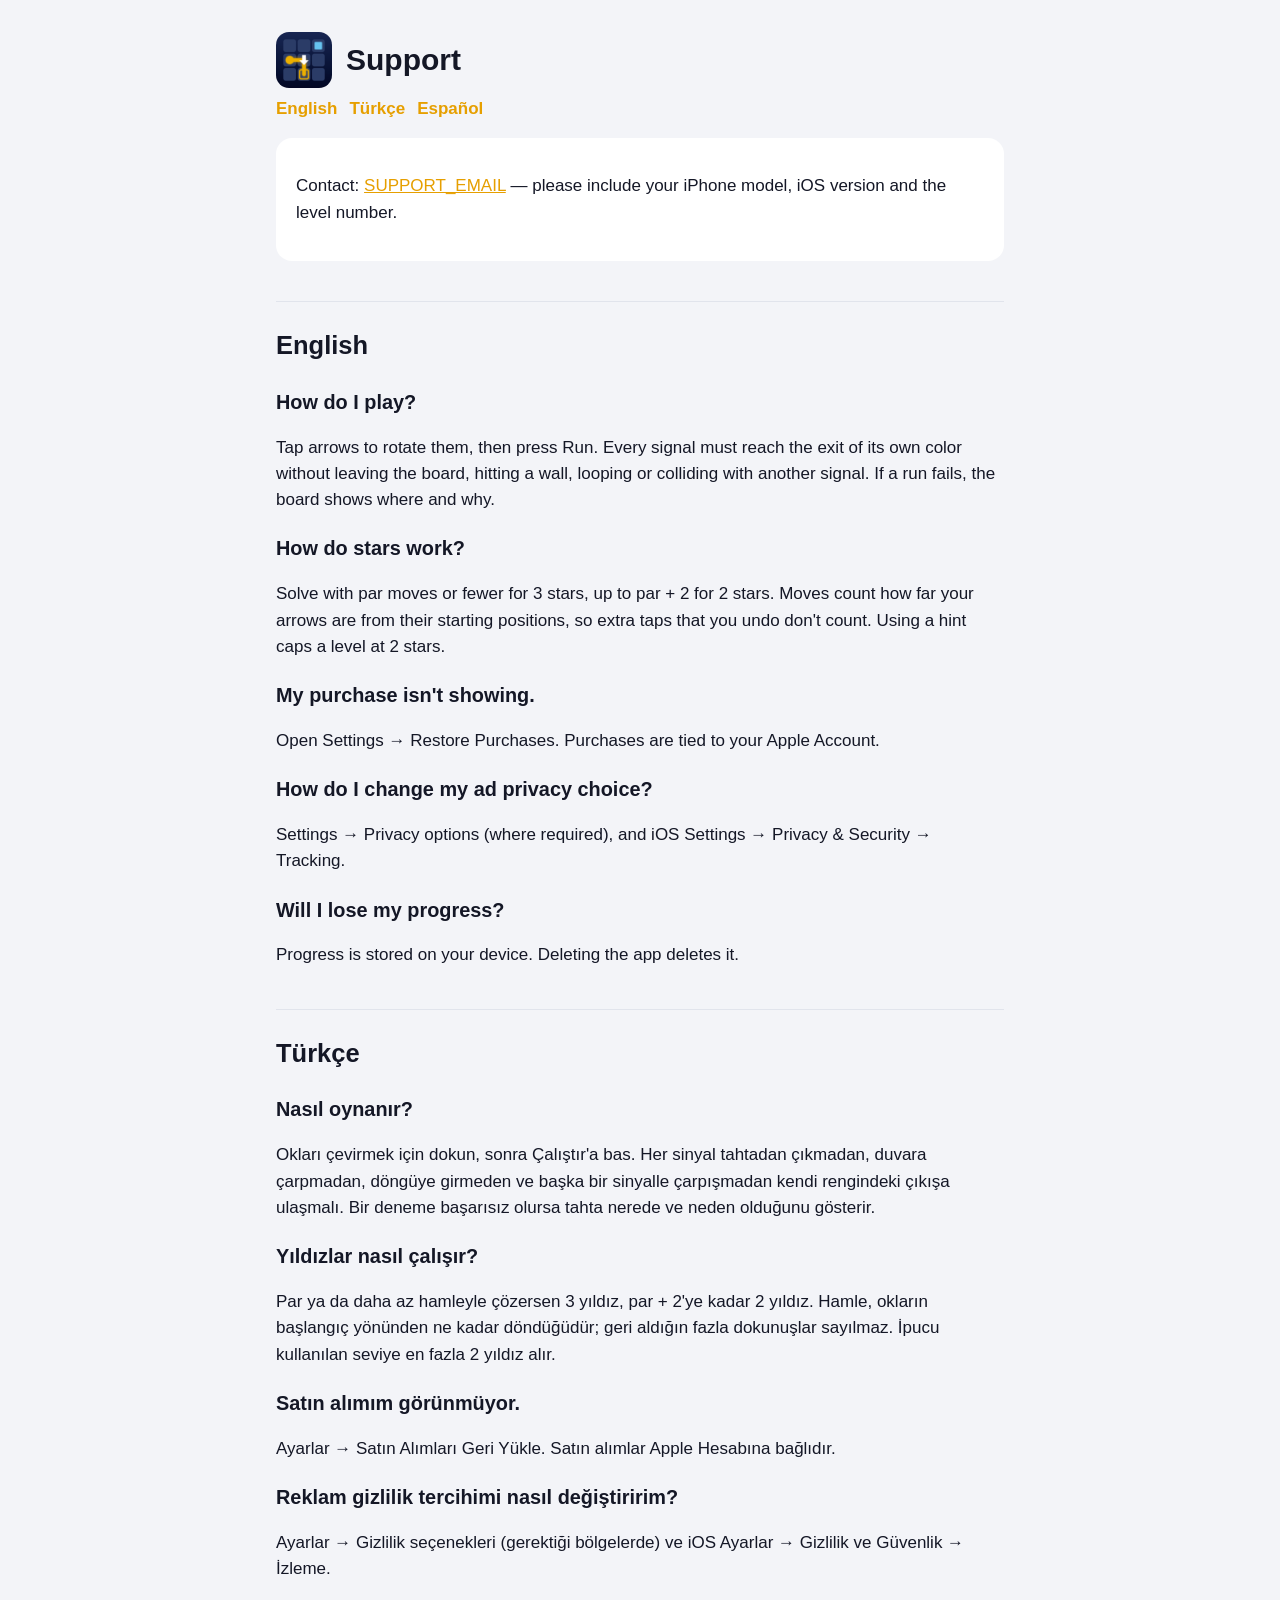
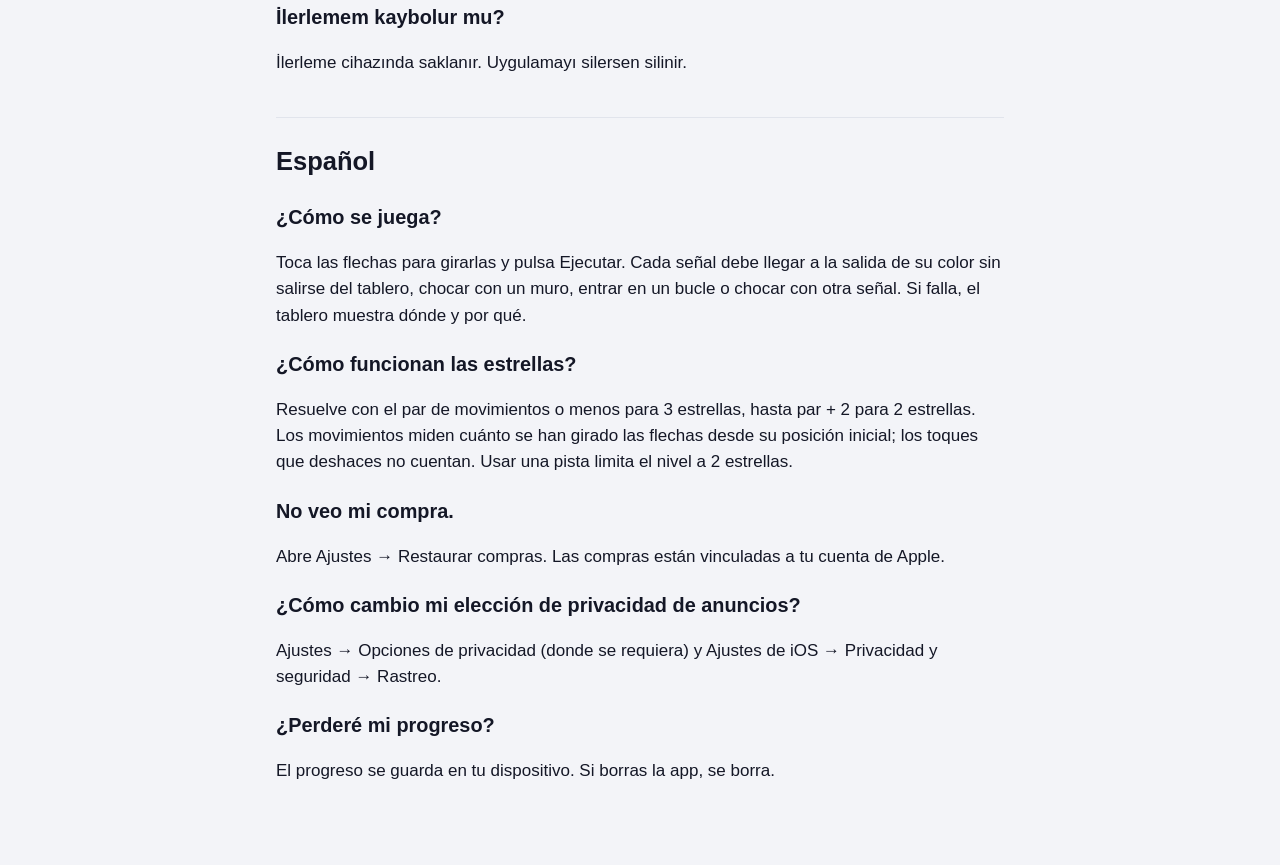
==== docs/support.html @ 9170d14c "Add App Store screenshots, metadata, privacy and support pages - StoreScreenshotTests capture five s" ====
<!doctype html>
<html lang="en">
<head>
<meta charset="utf-8">
<meta name="viewport" content="width=device-width, initial-scale=1">
<title>Signal Sort – Support</title>
<link rel="stylesheet" href="style.css">
</head>
<body><main>
<header><img src="icon.png" alt=""><h1>Support</h1></header>
<nav class="langs"><a href="#en">English</a><a href="#tr">Türkçe</a><a href="#es">Español</a></nav>
<div class="card"><p>Contact: <a href="mailto:SUPPORT_EMAIL">SUPPORT_EMAIL</a> — please include your iPhone model, iOS version and the level number.</p></div>

<section id="en">
<h2>English</h2>
<h3>How do I play?</h3><p>Tap arrows to rotate them, then press Run. Every signal must reach the exit of its own color without leaving the board, hitting a wall, looping or colliding with another signal. If a run fails, the board shows where and why.</p>
<h3>How do stars work?</h3><p>Solve with par moves or fewer for 3 stars, up to par + 2 for 2 stars. Moves count how far your arrows are from their starting positions, so extra taps that you undo don't count. Using a hint caps a level at 2 stars.</p>
<h3>My purchase isn't showing.</h3><p>Open Settings → Restore Purchases. Purchases are tied to your Apple Account.</p>
<h3>How do I change my ad privacy choice?</h3><p>Settings → Privacy options (where required), and iOS Settings → Privacy &amp; Security → Tracking.</p>
<h3>Will I lose my progress?</h3><p>Progress is stored on your device. Deleting the app deletes it.</p>
</section>

<section id="tr">
<h2>Türkçe</h2>
<h3>Nasıl oynanır?</h3><p>Okları çevirmek için dokun, sonra Çalıştır'a bas. Her sinyal tahtadan çıkmadan, duvara çarpmadan, döngüye girmeden ve başka bir sinyalle çarpışmadan kendi rengindeki çıkışa ulaşmalı. Bir deneme başarısız olursa tahta nerede ve neden olduğunu gösterir.</p>
<h3>Yıldızlar nasıl çalışır?</h3><p>Par ya da daha az hamleyle çözersen 3 yıldız, par + 2'ye kadar 2 yıldız. Hamle, okların başlangıç yönünden ne kadar döndüğüdür; geri aldığın fazla dokunuşlar sayılmaz. İpucu kullanılan seviye en fazla 2 yıldız alır.</p>
<h3>Satın alımım görünmüyor.</h3><p>Ayarlar → Satın Alımları Geri Yükle. Satın alımlar Apple Hesabına bağlıdır.</p>
<h3>Reklam gizlilik tercihimi nasıl değiştiririm?</h3><p>Ayarlar → Gizlilik seçenekleri (gerektiği bölgelerde) ve iOS Ayarlar → Gizlilik ve Güvenlik → İzleme.</p>
<h3>İlerlemem kaybolur mu?</h3><p>İlerleme cihazında saklanır. Uygulamayı silersen silinir.</p>
</section>

<section id="es">
<h2>Español</h2>
<h3>¿Cómo se juega?</h3><p>Toca las flechas para girarlas y pulsa Ejecutar. Cada señal debe llegar a la salida de su color sin salirse del tablero, chocar con un muro, entrar en un bucle o chocar con otra señal. Si falla, el tablero muestra dónde y por qué.</p>
<h3>¿Cómo funcionan las estrellas?</h3><p>Resuelve con el par de movimientos o menos para 3 estrellas, hasta par + 2 para 2 estrellas. Los movimientos miden cuánto se han girado las flechas desde su posición inicial; los toques que deshaces no cuentan. Usar una pista limita el nivel a 2 estrellas.</p>
<h3>No veo mi compra.</h3><p>Abre Ajustes → Restaurar compras. Las compras están vinculadas a tu cuenta de Apple.</p>
<h3>¿Cómo cambio mi elección de privacidad de anuncios?</h3><p>Ajustes → Opciones de privacidad (donde se requiera) y Ajustes de iOS → Privacidad y seguridad → Rastreo.</p>
<h3>¿Perderé mi progreso?</h3><p>El progreso se guarda en tu dispositivo. Si borras la app, se borra.</p>
</section>
</main></body>
</html>
---- docs/style.css ----
:root { --bg: #f3f4f8; --fg: #141726; --muted: #5b6072; --card: #ffffff; --accent: #e69f00; --line: #e1e4ec; }
@media (prefers-color-scheme: dark) { :root { --bg: #0f1429; --fg: #ffffff; --muted: #a3a8bb; --card: #1a213d; --line: #26304f; } }
* { box-sizing: border-box; }
body { margin: 0; background: var(--bg); color: var(--fg); font: 17px/1.55 -apple-system, BlinkMacSystemFont, "Segoe UI", sans-serif; }
main { max-width: 760px; margin: 0 auto; padding: 32px 16px 64px; }
header { display: flex; align-items: center; gap: 14px; margin-bottom: 8px; }
header img { width: 56px; height: 56px; border-radius: 13px; }
h1 { font-size: 30px; margin: 0; }
h2 { margin-top: 40px; border-top: 1px solid var(--line); padding-top: 24px; }
h3 { margin-bottom: 4px; }
p, li { color: var(--fg); }
.muted { color: var(--muted); }
nav.langs a { margin-right: 12px; color: var(--accent); font-weight: 600; text-decoration: none; }
.card { background: var(--card); border-radius: 16px; padding: 18px 20px; margin: 16px 0; }
a { color: var(--accent); }
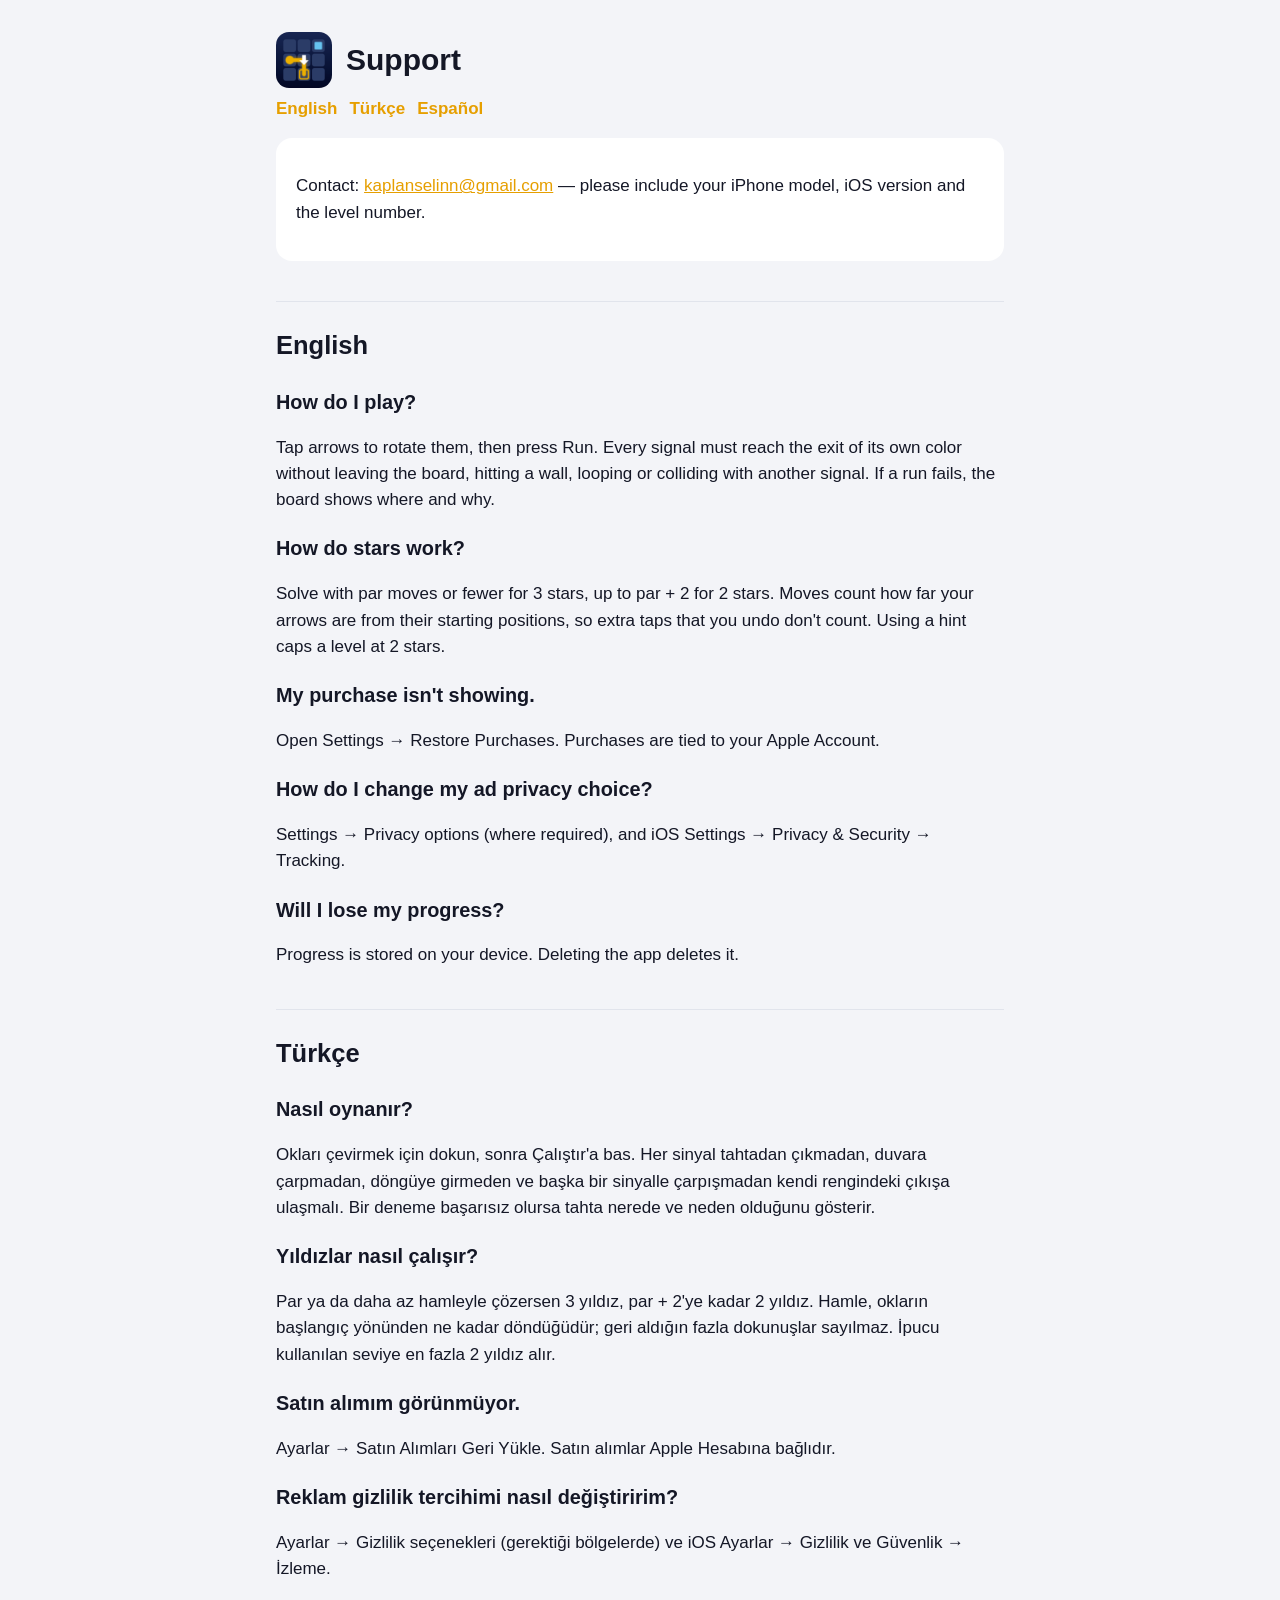
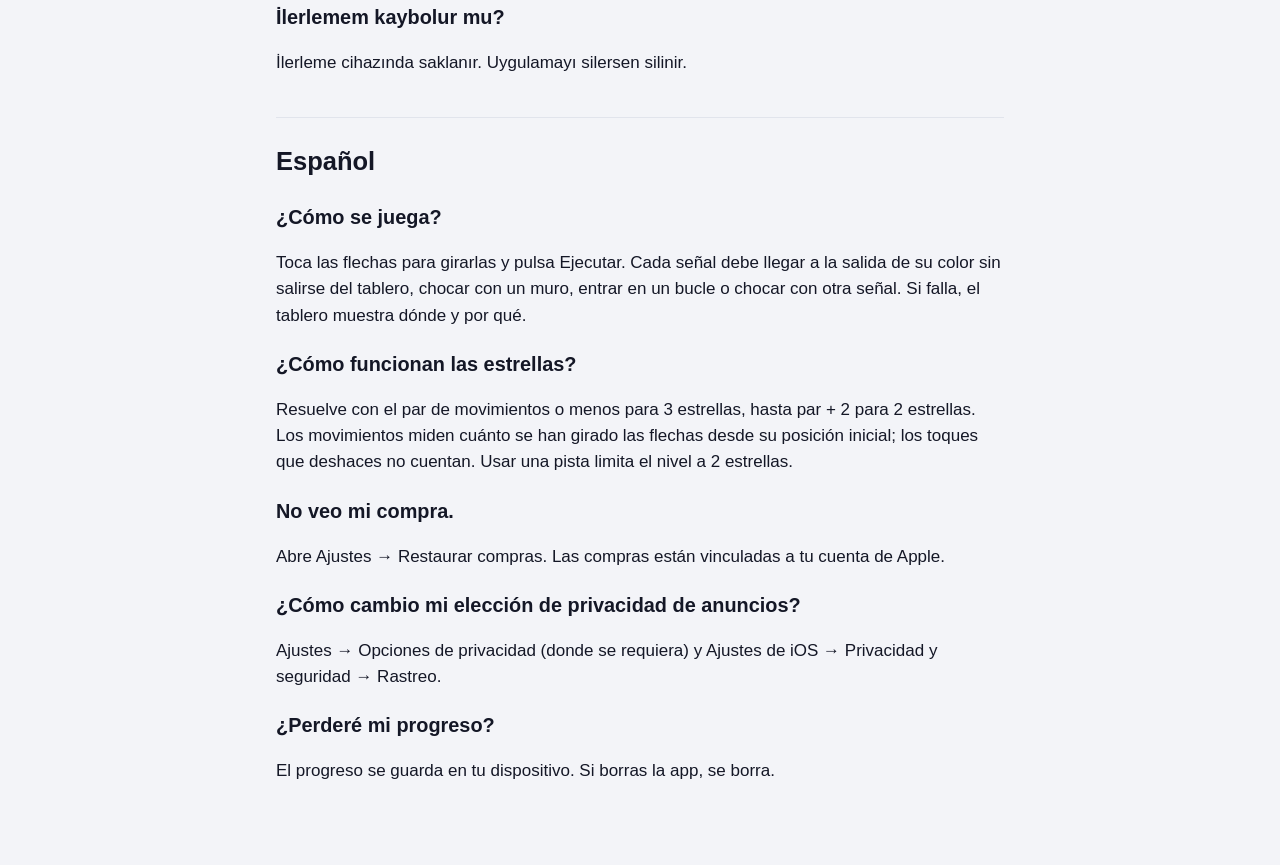
==== commit 658c3a7a: "Use the confirmed support email on privacy and support pages Co-Authored-By: Claude Opus 5.5 <norepl" ====
--- a/docs/support.html
+++ b/docs/support.html
@@ -9,7 +9,7 @@
 <body><main>
 <header><img src="icon.png" alt=""><h1>Support</h1></header>
 <nav class="langs"><a href="#en">English</a><a href="#tr">Türkçe</a><a href="#es">Español</a></nav>
-<div class="card"><p>Contact: <a href="mailto:SUPPORT_EMAIL">SUPPORT_EMAIL</a> — please include your iPhone model, iOS version and the level number.</p></div>
+<div class="card"><p>Contact: <a href="mailto:kaplanselinn@gmail.com">kaplanselinn@gmail.com</a> — please include your iPhone model, iOS version and the level number.</p></div>
 
 <section id="en">
 <h2>English</h2>
